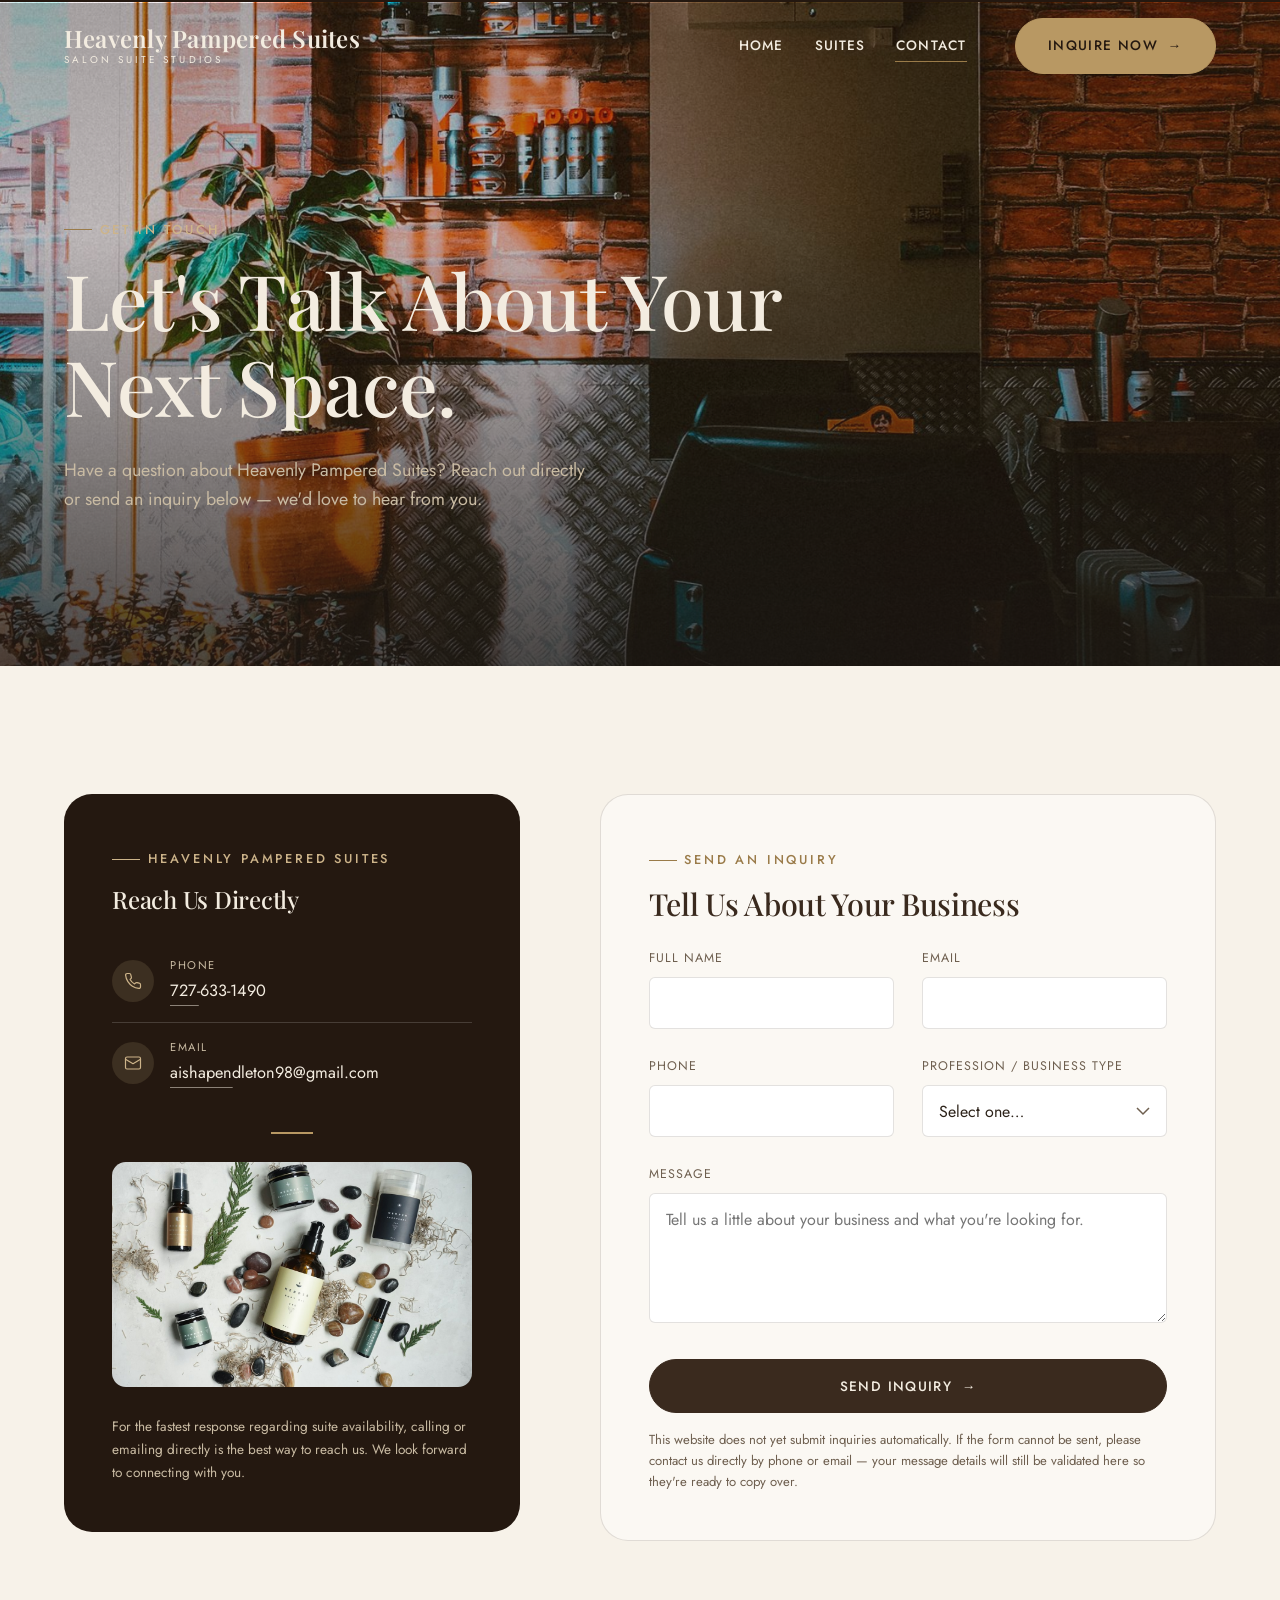
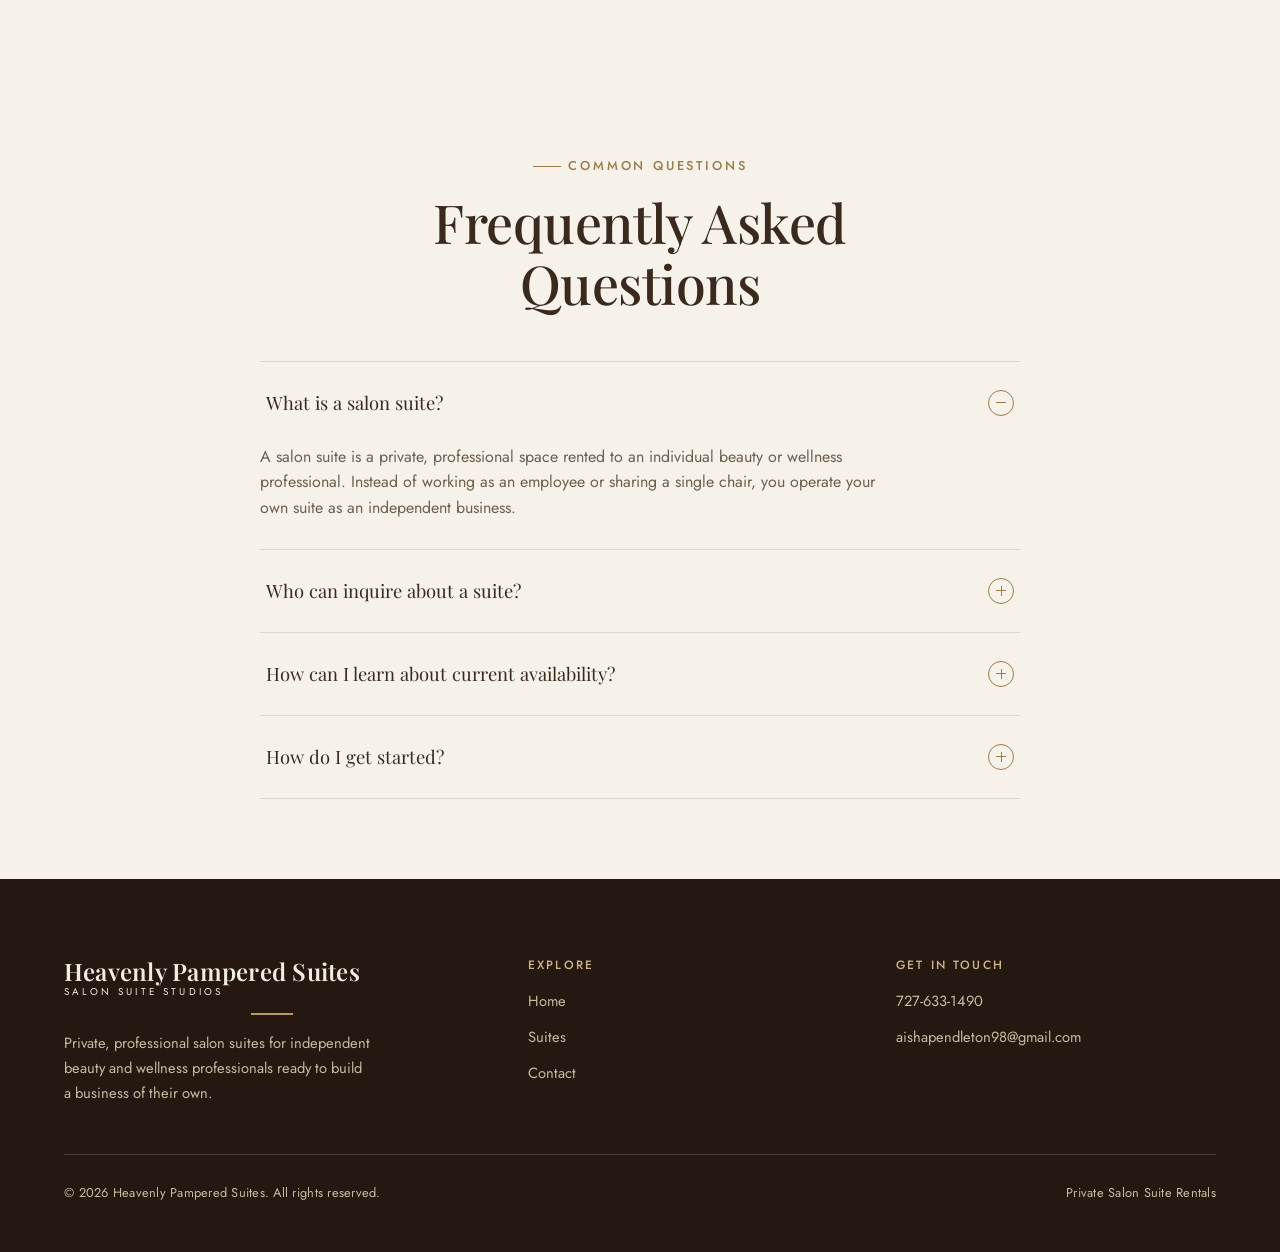
==== contact.html @ f74e358b "Build Heavenly Pampered Suites website Production-ready 3-page static site (Home, Suites, Contact) f" ====
<!doctype html>
<html lang="en">
<head>
  <meta charset="UTF-8" />
  <meta name="viewport" content="width=device-width, initial-scale=1.0" />
  <title>Contact | Heavenly Pampered Suites</title>
  <meta name="description" content="Get in touch with Heavenly Pampered Suites to ask about private salon suite availability. Call 727-633-1490 or email aishapendleton98@gmail.com." />
  <link rel="canonical" href="contact.html" />
  <link rel="icon" type="image/svg+xml" href="assets/images/favicon.svg" />

  <meta property="og:type" content="website" />
  <meta property="og:site_name" content="Heavenly Pampered Suites" />
  <meta property="og:title" content="Contact | Heavenly Pampered Suites" />
  <meta property="og:description" content="Let's talk about your next space. Reach Heavenly Pampered Suites by phone, email, or inquiry form." />
  <meta property="og:image" content="assets/images/brick-barber-chair-plants-warm.jpg" />
  <meta name="twitter:card" content="summary_large_image" />

  <link rel="preconnect" href="https://fonts.googleapis.com" />
  <link rel="preconnect" href="https://fonts.gstatic.com" crossorigin />
  <link href="https://fonts.googleapis.com/css2?family=Playfair+Display:wght@500;600;700&family=Jost:wght@400;500;600&display=swap" rel="stylesheet" />

  <link rel="stylesheet" href="assets/css/style.css" />
  <link rel="stylesheet" href="assets/css/responsive.css" />

  <script type="application/ld+json">
  {
    "@context": "https://schema.org",
    "@type": "BeautySalon",
    "name": "Heavenly Pampered Suites",
    "description": "Private salon suites rented to independent beauty and wellness professionals.",
    "telephone": "+1-727-633-1490",
    "email": "aishapendleton98@gmail.com"
  }
  </script>
</head>
<body>
  <a class="skip-link" href="#main">Skip to content</a>

  <header class="site-header on-dark-hero">
    <div class="header-inner">
      <a href="index.html" class="wordmark">
        <strong>Heavenly Pampered Suites</strong>
        <small>Salon Suite Studios</small>
      </a>
      <nav class="main-nav" aria-label="Primary">
        <ul>
          <li><a href="index.html">Home</a></li>
          <li><a href="suites.html">Suites</a></li>
          <li><a href="contact.html" class="is-active" aria-current="page">Contact</a></li>
        </ul>
        <a href="contact.html" class="btn btn-gold nav-cta magnetic">Inquire Now <span class="btn-arrow" aria-hidden="true">&rarr;</span></a>
      </nav>
      <button class="menu-toggle" aria-label="Open menu" aria-expanded="false" aria-controls="mobile-drawer">
        <span></span><span></span><span></span>
      </button>
    </div>
  </header>

  <div class="mobile-drawer" id="mobile-drawer">
    <ul>
      <li><a href="index.html">Home</a></li>
      <li><a href="suites.html">Suites</a></li>
      <li><a href="contact.html">Contact</a></li>
    </ul>
    <div class="drawer-contact">
      <a href="tel:+17276331490">727-633-1490</a>
      <a href="mailto:aishapendleton98@gmail.com">aishapendleton98@gmail.com</a>
    </div>
    <a href="contact.html" class="btn btn-gold btn-block">Inquire Now</a>
  </div>

  <main id="main">
    <!-- ============================= HERO ============================= -->
    <section class="hero page-hero">
      <div class="hero-media" data-parallax-speed="0.3">
        <img
          src="assets/images/brick-barber-chair-plants-warm.jpg"
          alt="Warm, inviting salon corner with exposed brick, a vintage chair, and greenery"
          width="1800" height="1200"
          fetchpriority="high"
        />
      </div>
      <div class="hero-content container">
        <p class="eyebrow">Get in Touch</p>
        <h1 class="hero-title">Let's Talk About Your Next Space.</h1>
        <p class="hero-sub">
          Have a question about Heavenly Pampered Suites? Reach out directly or send an inquiry
          below — we'd love to hear from you.
        </p>
      </div>
    </section>

    <!-- ============================= CONTACT GRID ============================= -->
    <section class="section">
      <div class="container contact-grid">
        <div class="contact-info-card" data-reveal="left">
          <p class="eyebrow eyebrow--on-dark">Heavenly Pampered Suites</p>
          <h3>Reach Us Directly</h3>

          <div class="contact-method">
            <div class="contact-method-icon">
              <svg viewBox="0 0 24 24" fill="none" stroke-width="1.6" stroke-linecap="round" stroke-linejoin="round" aria-hidden="true"><path d="M22 16.92v3a2 2 0 0 1-2.18 2 19.79 19.79 0 0 1-8.63-3.07 19.5 19.5 0 0 1-6-6 19.79 19.79 0 0 1-3.07-8.67A2 2 0 0 1 4.11 2h3a2 2 0 0 1 2 1.72c.127.96.361 1.903.7 2.81a2 2 0 0 1-.45 2.11L8.09 9.91a16 16 0 0 0 6 6l1.27-1.27a2 2 0 0 1 2.11-.45c.907.339 1.85.573 2.81.7A2 2 0 0 1 22 16.92z"/></svg>
            </div>
            <div>
              <span class="label">Phone</span>
              <a href="tel:+17276331490" class="link-underline">727-633-1490</a>
            </div>
          </div>

          <div class="contact-method">
            <div class="contact-method-icon">
              <svg viewBox="0 0 24 24" fill="none" stroke-width="1.6" stroke-linecap="round" stroke-linejoin="round" aria-hidden="true"><rect x="2" y="4" width="20" height="16" rx="2"/><path d="m2 7 10 6 10-6"/></svg>
            </div>
            <div>
              <span class="label">Email</span>
              <a href="mailto:aishapendleton98@gmail.com" class="link-underline">aishapendleton98@gmail.com</a>
            </div>
          </div>

          <hr class="footer-gold-rule" />

          <div class="contact-info-image">
            <img src="assets/images/skincare-product-flatlay-earthy.jpg" alt="Beauty and skincare products arranged in warm, earthy tones" loading="lazy" />
          </div>

          <p class="contact-info-note">
            For the fastest response regarding suite availability, calling or emailing directly
            is the best way to reach us. We look forward to connecting with you.
          </p>
        </div>

        <div class="form-card" data-reveal="right">
          <p class="eyebrow">Send an Inquiry</p>
          <h2 class="section-title" style="font-size: var(--fs-h3); margin-bottom: var(--space-md);">Tell Us About Your Business</h2>

          <form id="inquiry-form" novalidate>
            <div class="form-row">
              <div class="form-group">
                <label for="name">Full Name</label>
                <input type="text" id="name" name="name" autocomplete="name" required aria-required="true" />
                <p class="field-error" role="alert"></p>
              </div>
              <div class="form-group">
                <label for="email">Email</label>
                <input type="email" id="email" name="email" autocomplete="email" required aria-required="true" />
                <p class="field-error" role="alert"></p>
              </div>
            </div>
            <div class="form-row">
              <div class="form-group">
                <label for="phone">Phone</label>
                <input type="tel" id="phone" name="phone" autocomplete="tel" required aria-required="true" />
                <p class="field-error" role="alert"></p>
              </div>
              <div class="form-group">
                <label for="profession">Profession / Business Type</label>
                <select id="profession" name="profession" required aria-required="true">
                  <option value="">Select one&hellip;</option>
                  <option value="Hairstylist">Hairstylist</option>
                  <option value="Barber">Barber</option>
                  <option value="Esthetician">Esthetician</option>
                  <option value="Nail Technician">Nail Technician</option>
                  <option value="Massage Therapist">Massage Therapist</option>
                  <option value="Other">Other</option>
                </select>
                <p class="field-error" role="alert"></p>
              </div>
            </div>
            <div class="form-group">
              <label for="message">Message</label>
              <textarea id="message" name="message" required aria-required="true" placeholder="Tell us a little about your business and what you're looking for."></textarea>
              <p class="field-error" role="alert"></p>
            </div>

            <button type="submit" class="btn btn-primary btn-block magnetic">
              Send Inquiry <span class="btn-arrow" aria-hidden="true">&rarr;</span>
            </button>

            <p class="form-note">
              This website does not yet submit inquiries automatically. If the form cannot be
              sent, please contact us directly by phone or email — your message details will
              still be validated here so they're ready to copy over.
            </p>

            <div class="form-status" role="status" aria-live="polite"></div>
          </form>
        </div>
      </div>
    </section>

    <!-- ============================= FAQ ============================= -->
    <section class="section section--tight">
      <div class="container">
        <div class="section-head center">
          <p class="eyebrow">Common Questions</p>
          <h2 class="section-title">Frequently Asked Questions</h2>
        </div>
        <div class="faq-list" style="max-width:760px;margin-inline:auto;">
          <div class="faq-item" data-open="true">
            <button class="faq-question" aria-expanded="true">
              What is a salon suite?
              <span class="faq-icon" aria-hidden="true"></span>
            </button>
            <div class="faq-answer">
              <div class="faq-answer-inner">
                <p>A salon suite is a private, professional space rented to an individual beauty
                or wellness professional. Instead of working as an employee or sharing a single
                chair, you operate your own suite as an independent business.</p>
              </div>
            </div>
          </div>
          <div class="faq-item" data-open="false">
            <button class="faq-question" aria-expanded="false">
              Who can inquire about a suite?
              <span class="faq-icon" aria-hidden="true"></span>
            </button>
            <div class="faq-answer">
              <div class="faq-answer-inner">
                <p>Heavenly Pampered Suites welcomes inquiries from independent hairstylists,
                barbers, estheticians, nail technicians, massage therapists, and other beauty
                or wellness professionals interested in operating their own suite.</p>
              </div>
            </div>
          </div>
          <div class="faq-item" data-open="false">
            <button class="faq-question" aria-expanded="false">
              How can I learn about current availability?
              <span class="faq-icon" aria-hidden="true"></span>
            </button>
            <div class="faq-answer">
              <div class="faq-answer-inner">
                <p>Availability changes, so the best way to get current details is to contact
                Heavenly Pampered Suites directly by phone at 727-633-1490 or by email at
                aishapendleton98@gmail.com.</p>
              </div>
            </div>
          </div>
          <div class="faq-item" data-open="false">
            <button class="faq-question" aria-expanded="false">
              How do I get started?
              <span class="faq-icon" aria-hidden="true"></span>
            </button>
            <div class="faq-answer">
              <div class="faq-answer-inner">
                <p>Start by exploring the suites, then reach out using the inquiry form, phone,
                or email above. From there, we'll connect with you to discuss next steps and
                whether the space is the right fit for your business.</p>
              </div>
            </div>
          </div>
        </div>
      </div>
    </section>
  </main>

  <footer class="site-footer">
    <div class="container">
      <div class="footer-grid">
        <div class="footer-brand">
          <a href="index.html" class="wordmark">
            <strong>Heavenly Pampered Suites</strong>
            <small>Salon Suite Studios</small>
          </a>
          <hr class="footer-gold-rule" />
          <p>Private, professional salon suites for independent beauty and wellness professionals ready to build a business of their own.</p>
        </div>
        <div class="footer-col">
          <h4>Explore</h4>
          <ul>
            <li><a href="index.html">Home</a></li>
            <li><a href="suites.html">Suites</a></li>
            <li><a href="contact.html">Contact</a></li>
          </ul>
        </div>
        <div class="footer-col">
          <h4>Get in Touch</h4>
          <ul>
            <li><a href="tel:+17276331490">727-633-1490</a></li>
            <li><a href="mailto:aishapendleton98@gmail.com">aishapendleton98@gmail.com</a></li>
          </ul>
        </div>
      </div>
      <div class="footer-bottom">
        <span>&copy; <span id="year"></span> Heavenly Pampered Suites. All rights reserved.</span>
        <span>Private Salon Suite Rentals</span>
      </div>
    </div>
  </footer>

  <script>document.getElementById("year").textContent = new Date().getFullYear();</script>
  <script src="assets/js/animations.js"></script>
  <script src="assets/js/main.js"></script>
</body>
</html>
---- assets/css/style.css ----
/* ==========================================================================
   Heavenly Pampered Suites — Core Stylesheet
   Luxury salon-suite rental brand: warm cream, chocolate, champagne gold.
   ========================================================================== */

/* ---------- Design Tokens ---------- */
:root {
  /* Color palette */
  --color-cream: #f7f2e9;
  --color-off-white: #fbf8f3;
  --color-beige: #e9ddc8;
  --color-beige-dark: #d9c8a8;
  --color-champagne: #b89863;
  --color-champagne-light: #cdb48a;
  --color-champagne-dark: #9a7b49;
  --color-chocolate: #3a2a1e;
  --color-chocolate-deep: #241810;
  --color-charcoal: #1b1714;
  --color-text: #2c2219;
  --color-text-muted: #6e5f4f;
  --color-text-on-dark: #f3ece0;
  --color-text-on-dark-muted: #c9bba3;
  --color-border: rgba(58, 42, 30, 0.14);
  --color-border-light: rgba(255, 255, 255, 0.16);
  --color-white: #ffffff;

  /* Typography */
  --font-serif: "Playfair Display", "Iowan Old Style", Georgia, "Times New Roman", serif;
  --font-sans: "Jost", "Helvetica Neue", Arial, sans-serif;

  --fs-h1: clamp(2.6rem, 6vw, 5.2rem);
  --fs-h2: clamp(2rem, 4.2vw, 3.4rem);
  --fs-h3: clamp(1.4rem, 2.4vw, 1.9rem);
  --fs-body-lg: clamp(1.05rem, 1.4vw, 1.25rem);
  --fs-body: 1rem;
  --fs-small: 0.875rem;
  --fs-eyebrow: 0.8rem;

  /* Spacing scale */
  --space-xs: 0.5rem;
  --space-sm: 1rem;
  --space-md: 1.75rem;
  --space-lg: 3rem;
  --space-xl: 5rem;
  --space-2xl: 8rem;

  /* Layout */
  --container-width: 1280px;
  --container-pad: clamp(1.25rem, 5vw, 4rem);
  --radius-sm: 6px;
  --radius-md: 14px;
  --radius-lg: 28px;

  /* Motion */
  --ease-editorial: cubic-bezier(0.22, 1, 0.36, 1);
  --ease-soft: cubic-bezier(0.4, 0, 0.2, 1);
  --dur-fast: 0.25s;
  --dur-med: 0.6s;
  --dur-slow: 1.1s;

  --header-h: 92px;
}

/* ---------- Reset ---------- */
*,
*::before,
*::after {
  box-sizing: border-box;
}

html {
  scroll-behavior: smooth;
  overflow-x: hidden;
  width: 100%;
}

body {
  margin: 0;
  background: var(--color-cream);
  color: var(--color-text);
  font-family: var(--font-sans);
  font-size: var(--fs-body);
  line-height: 1.6;
  -webkit-font-smoothing: antialiased;
  text-rendering: optimizeLegibility;
  overflow-x: hidden;
}

img {
  max-width: 100%;
  display: block;
}

a {
  color: inherit;
  text-decoration: none;
}

ul,
ol {
  margin: 0;
  padding: 0;
  list-style: none;
}

button {
  font-family: inherit;
  cursor: pointer;
}

h1, h2, h3, h4 {
  font-family: var(--font-serif);
  font-weight: 500;
  line-height: 1.12;
  margin: 0;
  color: var(--color-chocolate);
  letter-spacing: -0.01em;
}

p {
  margin: 0;
}

input,
select,
textarea {
  font-family: inherit;
  font-size: 1rem;
}

/* Visible focus states — accessibility */
a:focus-visible,
button:focus-visible,
input:focus-visible,
select:focus-visible,
textarea:focus-visible,
[tabindex]:focus-visible {
  outline: 2px solid var(--color-champagne-dark);
  outline-offset: 3px;
  border-radius: 2px;
}

.skip-link {
  position: absolute;
  left: -9999px;
  top: 0;
  background: var(--color-chocolate);
  color: var(--color-text-on-dark);
  padding: 0.9rem 1.4rem;
  z-index: 1000;
  font-family: var(--font-sans);
  font-size: 0.9rem;
  letter-spacing: 0.04em;
  border-radius: 0 0 var(--radius-sm) 0;
}

.skip-link:focus {
  left: 0;
}

/* ---------- Layout helpers ---------- */
.container {
  width: 100%;
  max-width: var(--container-width);
  margin-inline: auto;
  padding-inline: var(--container-pad);
}

.section {
  padding-block: var(--space-2xl);
  position: relative;
}

.section--tight {
  padding-block: var(--space-xl);
}

.section-head {
  max-width: 640px;
  margin-bottom: var(--space-lg);
}

.section-head.center {
  margin-inline: auto;
  text-align: center;
}

.eyebrow {
  display: inline-flex;
  align-items: center;
  gap: 0.6em;
  font-family: var(--font-sans);
  font-size: var(--fs-eyebrow);
  letter-spacing: 0.22em;
  text-transform: uppercase;
  color: var(--color-champagne-dark);
  font-weight: 500;
  margin-bottom: var(--space-sm);
}

.eyebrow::before {
  content: "";
  width: 28px;
  height: 1px;
  background: var(--color-champagne-dark);
  display: inline-block;
}

.eyebrow--on-dark {
  color: var(--color-champagne-light);
}

.eyebrow--on-dark::before {
  background: var(--color-champagne-light);
}

h2.section-title {
  font-size: var(--fs-h2);
}

.lede {
  font-size: var(--fs-body-lg);
  color: var(--color-text-muted);
  margin-top: var(--space-sm);
  max-width: 54ch;
}

.visually-hidden {
  position: absolute;
  width: 1px;
  height: 1px;
  padding: 0;
  margin: -1px;
  overflow: hidden;
  clip: rect(0, 0, 0, 0);
  white-space: nowrap;
  border: 0;
}

/* ---------- Buttons ---------- */
.btn {
  position: relative;
  display: inline-flex;
  align-items: center;
  justify-content: center;
  gap: 0.6rem;
  padding: 1rem 2rem;
  font-family: var(--font-sans);
  font-size: 0.85rem;
  font-weight: 500;
  letter-spacing: 0.1em;
  text-transform: uppercase;
  border-radius: 999px;
  border: 1px solid transparent;
  transition: transform var(--dur-fast) var(--ease-soft),
    box-shadow var(--dur-fast) var(--ease-soft),
    background-color var(--dur-fast) var(--ease-soft),
    color var(--dur-fast) var(--ease-soft),
    border-color var(--dur-fast) var(--ease-soft);
  will-change: transform;
}

.btn-arrow {
  display: inline-block;
  transition: transform var(--dur-fast) var(--ease-soft);
}

.btn:hover .btn-arrow {
  transform: translateX(5px);
}

.btn-primary {
  background: var(--color-chocolate);
  color: var(--color-text-on-dark);
  border-color: var(--color-chocolate);
}

.btn-primary:hover {
  background: var(--color-chocolate-deep);
  box-shadow: 0 14px 30px -12px rgba(36, 24, 16, 0.55);
  transform: translateY(-2px);
}

.btn-secondary {
  background: transparent;
  color: var(--color-chocolate);
  border-color: var(--color-chocolate);
}

.btn-secondary:hover {
  background: var(--color-chocolate);
  color: var(--color-text-on-dark);
  transform: translateY(-2px);
}

.btn-gold {
  background: var(--color-champagne);
  color: var(--color-chocolate-deep);
  border-color: var(--color-champagne);
}

.btn-gold:hover {
  background: var(--color-champagne-light);
  transform: translateY(-2px);
  box-shadow: 0 14px 30px -14px rgba(184, 152, 99, 0.6);
}

.btn-outline-light {
  background: transparent;
  color: var(--color-text-on-dark);
  border-color: rgba(243, 236, 224, 0.5);
}

.btn-outline-light:hover {
  background: var(--color-text-on-dark);
  color: var(--color-chocolate-deep);
  transform: translateY(-2px);
}

.btn-block {
  width: 100%;
}

/* Magnetic button wrapper target (JS adds transform) */
.magnetic {
  transition: transform 0.18s var(--ease-soft);
}

/* ---------- Text link w/ underline reveal ---------- */
.link-underline {
  position: relative;
  display: inline-block;
  padding-bottom: 2px;
}

.link-underline::after {
  content: "";
  position: absolute;
  left: 0;
  bottom: 0;
  width: 100%;
  height: 1px;
  background: currentColor;
  transform: scaleX(0.3);
  transform-origin: left;
  opacity: 0.5;
  transition: transform var(--dur-fast) var(--ease-soft), opacity var(--dur-fast) var(--ease-soft);
}

.link-underline:hover::after {
  transform: scaleX(1);
  opacity: 1;
}

/* ==========================================================================
   Header / Navigation
   ========================================================================== */
.site-header {
  position: fixed;
  top: 0;
  left: 0;
  right: 0;
  z-index: 500;
  height: var(--header-h);
  display: flex;
  align-items: center;
  background: transparent;
  transition: background-color var(--dur-med) var(--ease-soft),
    box-shadow var(--dur-med) var(--ease-soft),
    height var(--dur-fast) var(--ease-soft),
    border-color var(--dur-med) var(--ease-soft);
  border-bottom: 1px solid transparent;
}

.site-header.is-scrolled {
  background: rgba(247, 242, 233, 0.92);
  backdrop-filter: blur(14px) saturate(140%);
  -webkit-backdrop-filter: blur(14px) saturate(140%);
  box-shadow: 0 10px 30px -20px rgba(36, 24, 16, 0.4);
  border-bottom-color: var(--color-border);
  height: 78px;
}

.site-header.on-dark-hero:not(.is-scrolled) .wordmark,
.site-header.on-dark-hero:not(.is-scrolled) .main-nav a:not(.btn),
.site-header.on-dark-hero:not(.is-scrolled) .wordmark small {
  color: var(--color-text-on-dark);
}

.header-inner {
  width: 100%;
  max-width: var(--container-width);
  margin-inline: auto;
  padding-inline: var(--container-pad);
  display: flex;
  align-items: center;
  justify-content: space-between;
  gap: var(--space-md);
}

.wordmark {
  display: flex;
  flex-direction: column;
  line-height: 1;
  color: var(--color-chocolate);
  transition: color var(--dur-fast) var(--ease-soft);
}

.wordmark strong {
  font-family: var(--font-serif);
  font-size: 1.5rem;
  letter-spacing: 0.01em;
  font-weight: 600;
}

.wordmark small {
  margin-top: 0.3rem;
  font-family: var(--font-sans);
  font-size: 0.62rem;
  letter-spacing: 0.32em;
  text-transform: uppercase;
  color: var(--color-champagne-dark);
}

.main-nav {
  display: flex;
  align-items: center;
  gap: var(--space-lg);
}

.main-nav ul {
  display: flex;
  align-items: center;
  gap: var(--space-md);
}

.main-nav a:not(.btn) {
  font-size: 0.85rem;
  letter-spacing: 0.08em;
  text-transform: uppercase;
  color: var(--color-chocolate);
  font-weight: 500;
  position: relative;
  padding: 0.4rem 0.1rem;
  transition: color var(--dur-fast) var(--ease-soft);
}

.main-nav a:not(.btn)::after {
  content: "";
  position: absolute;
  left: 0;
  bottom: 0;
  width: 100%;
  height: 1px;
  background: var(--color-champagne-dark);
  transform: scaleX(0);
  transform-origin: right;
  transition: transform var(--dur-fast) var(--ease-soft);
}

.main-nav a:not(.btn):hover::after,
.main-nav a.is-active::after {
  transform: scaleX(1);
  transform-origin: left;
}

.nav-cta {
  display: inline-flex;
}

.nav-phone {
  display: none;
}

.menu-toggle {
  display: none;
  flex-direction: column;
  justify-content: center;
  align-items: center;
  gap: 5px;
  width: 44px;
  height: 44px;
  background: transparent;
  border: 1px solid var(--color-border);
  border-radius: 50%;
}

.menu-toggle span {
  display: block;
  width: 18px;
  height: 1.5px;
  background: var(--color-chocolate);
  transition: transform var(--dur-fast) var(--ease-soft), opacity var(--dur-fast) var(--ease-soft);
}

.site-header.on-dark-hero:not(.is-scrolled) .menu-toggle span {
  background: var(--color-text-on-dark);
}

.menu-toggle[aria-expanded="true"] span:nth-child(1) {
  transform: translateY(6.5px) rotate(45deg);
}

.menu-toggle[aria-expanded="true"] span:nth-child(2) {
  opacity: 0;
}

.menu-toggle[aria-expanded="true"] span:nth-child(3) {
  transform: translateY(-6.5px) rotate(-45deg);
}

/* Mobile drawer */
.mobile-drawer {
  position: fixed;
  inset: 0;
  z-index: 490;
  background: var(--color-chocolate-deep);
  color: var(--color-text-on-dark);
  display: flex;
  flex-direction: column;
  justify-content: center;
  padding: var(--space-2xl) var(--space-lg);
  transform: translateX(100%);
  transition: transform var(--dur-med) var(--ease-editorial);
  visibility: hidden;
}

.mobile-drawer.is-open {
  transform: translateX(0);
  visibility: visible;
}

.mobile-drawer ul {
  display: flex;
  flex-direction: column;
  gap: var(--space-md);
  margin-bottom: var(--space-lg);
}

.mobile-drawer a:not(.btn) {
  font-family: var(--font-serif);
  font-size: 2rem;
  color: var(--color-text-on-dark);
}

.mobile-drawer .drawer-contact {
  display: flex;
  flex-direction: column;
  gap: 0.5rem;
  font-size: 0.95rem;
  color: var(--color-text-on-dark-muted);
  margin-bottom: var(--space-lg);
}

.mobile-drawer .drawer-contact a {
  color: var(--color-champagne-light);
}

/* ==========================================================================
   Hero
   ========================================================================== */
.hero {
  position: relative;
  min-height: 100svh;
  display: flex;
  align-items: flex-end;
  overflow: hidden;
  background: var(--color-chocolate-deep);
  perspective: 1200px;
}

.hero-media {
  position: absolute;
  inset: 0;
  overflow: hidden;
}

.hero-media img {
  width: 100%;
  height: 100%;
  object-fit: cover;
  transform: scale(1.15) translateZ(0);
  transition: transform 1.6s var(--ease-editorial);
}

.hero.is-loaded .hero-media img {
  transform: scale(1.06) translateZ(0);
}

.hero-media::after {
  content: "";
  position: absolute;
  inset: 0;
  background: linear-gradient(
    180deg,
    rgba(27, 23, 20, 0.35) 0%,
    rgba(27, 23, 20, 0.25) 35%,
    rgba(27, 23, 20, 0.78) 100%
  );
}

.hero-content {
  position: relative;
  z-index: 2;
  width: 100%;
  padding-block: calc(var(--header-h) + var(--space-xl)) var(--space-2xl);
  color: var(--color-text-on-dark);
}

.hero-content .eyebrow {
  color: var(--color-champagne-light);
  opacity: 0;
  transform: translateY(16px);
}

.hero-title {
  font-size: var(--fs-h1);
  max-width: 16ch;
  color: var(--color-text-on-dark);
  opacity: 0;
  transform: translateY(26px);
}

.hero-sub {
  margin-top: var(--space-md);
  max-width: 48ch;
  font-size: var(--fs-body-lg);
  color: var(--color-text-on-dark-muted);
  opacity: 0;
  transform: translateY(20px);
}

.hero-actions {
  margin-top: var(--space-lg);
  display: flex;
  flex-wrap: wrap;
  align-items: center;
  gap: var(--space-md);
  opacity: 0;
  transform: translateY(18px);
}

.hero-phone {
  display: inline-flex;
  align-items: center;
  gap: 0.6rem;
  font-size: 0.95rem;
  letter-spacing: 0.04em;
  color: var(--color-text-on-dark);
}

.hero-phone svg {
  width: 18px;
  height: 18px;
  stroke: var(--color-champagne-light);
}

.hero.is-loaded .hero-content .eyebrow,
.hero.is-loaded .hero-title,
.hero.is-loaded .hero-sub,
.hero.is-loaded .hero-actions {
  opacity: 1;
  transform: translateY(0);
  transition: opacity 1s var(--ease-editorial), transform 1s var(--ease-editorial);
}

.hero.is-loaded .hero-content .eyebrow { transition-delay: 0.25s; }
.hero.is-loaded .hero-title { transition-delay: 0.42s; }
.hero.is-loaded .hero-sub { transition-delay: 0.62s; }
.hero.is-loaded .hero-actions { transition-delay: 0.8s; }

.hero-scroll-cue {
  position: absolute;
  right: var(--container-pad);
  bottom: var(--space-lg);
  z-index: 2;
  display: flex;
  flex-direction: column;
  align-items: center;
  gap: 0.6rem;
  color: var(--color-text-on-dark-muted);
  font-size: 0.68rem;
  letter-spacing: 0.3em;
  text-transform: uppercase;
  opacity: 0;
}

.hero.is-loaded .hero-scroll-cue {
  opacity: 1;
  transition: opacity 1s var(--ease-editorial) 1.1s;
}

.hero-scroll-cue .line {
  width: 1px;
  height: 46px;
  background: linear-gradient(var(--color-champagne-light), transparent);
}

/* smaller page hero (Suites / Contact) */
.page-hero {
  min-height: 74vh;
  align-items: center;
}

.page-hero .hero-content {
  padding-block: calc(var(--header-h) + var(--space-lg)) var(--space-xl);
}

/* ==========================================================================
   Intro / asymmetric editorial section
   ========================================================================== */
.intro-grid {
  display: grid;
  grid-template-columns: 1.05fr 0.95fr;
  gap: var(--space-xl);
  align-items: center;
}

.intro-media {
  position: relative;
  transform-style: preserve-3d;
  min-width: 0;
}

.intro-content {
  min-width: 0;
}

.intro-media .img-main {
  border-radius: var(--radius-lg);
  overflow: hidden;
  box-shadow: 0 40px 70px -40px rgba(36, 24, 16, 0.45);
}

.intro-media .img-main img {
  aspect-ratio: 4 / 5;
  object-fit: cover;
  width: 100%;
  height: auto;
}

.intro-media .img-detail {
  position: absolute;
  width: 48%;
  bottom: -8%;
  right: -10%;
  border-radius: var(--radius-md);
  overflow: hidden;
  border: 6px solid var(--color-cream);
  box-shadow: 0 30px 50px -25px rgba(36, 24, 16, 0.5);
}

.intro-media .img-detail img {
  aspect-ratio: 1 / 1;
  object-fit: cover;
  width: 100%;
  height: auto;
}

.intro-content h2 {
  font-size: var(--fs-h2);
  margin-bottom: var(--space-md);
}

.intro-content p + p {
  margin-top: var(--space-sm);
}

.intro-content p {
  color: var(--color-text-muted);
  font-size: var(--fs-body-lg);
  max-width: 50ch;
}

.intro-stats {
  display: flex;
  gap: var(--space-lg);
  margin-top: var(--space-lg);
  padding-top: var(--space-lg);
  border-top: 1px solid var(--color-border);
}

.intro-stats div strong {
  display: block;
  font-family: var(--font-serif);
  font-size: 2.1rem;
  color: var(--color-champagne-dark);
}

.intro-stats div span {
  font-size: 0.8rem;
  letter-spacing: 0.05em;
  color: var(--color-text-muted);
}

/* ==========================================================================
   Professional type cards
   ========================================================================== */
.pro-grid {
  display: grid;
  grid-template-columns: repeat(3, 1fr);
  gap: var(--space-md);
}

.pro-grid > *,
.who-grid > *,
.gallery > * {
  min-width: 0;
}

.pro-card {
  position: relative;
  border-radius: var(--radius-md);
  overflow: hidden;
  aspect-ratio: 3 / 4;
  transform-style: preserve-3d;
  will-change: transform;
  box-shadow: 0 25px 45px -30px rgba(36, 24, 16, 0.5);
}

.pro-card img {
  position: absolute;
  inset: 0;
  width: 100%;
  height: 100%;
  object-fit: cover;
  transform: scale(1.04) translateZ(0);
  transition: transform var(--dur-med) var(--ease-soft);
}

.pro-card:hover img {
  transform: scale(1.12) translateZ(0);
}

.pro-card::after {
  content: "";
  position: absolute;
  inset: 0;
  background: linear-gradient(180deg, rgba(27, 20, 14, 0) 35%, rgba(27, 20, 14, 0.88) 100%);
}

.pro-card-label {
  position: absolute;
  left: 0;
  right: 0;
  bottom: 0;
  padding: var(--space-md);
  z-index: 2;
  color: var(--color-text-on-dark);
}

.pro-card-label .num {
  display: block;
  font-size: 0.7rem;
  letter-spacing: 0.2em;
  color: var(--color-champagne-light);
  margin-bottom: 0.4rem;
}

.pro-card-label h3 {
  font-size: 1.3rem;
  color: var(--color-text-on-dark);
}

/* ==========================================================================
   Benefits
   ========================================================================== */
.benefits-section {
  background: var(--color-beige);
  border-radius: var(--radius-lg);
  margin-inline: var(--container-pad);
  width: auto;
}

.benefits-grid {
  display: grid;
  grid-template-columns: repeat(3, 1fr);
  gap: var(--space-lg) var(--space-md);
}

.benefit-item {
  padding: var(--space-md);
}

.benefit-icon {
  width: 52px;
  height: 52px;
  border-radius: 50%;
  display: flex;
  align-items: center;
  justify-content: center;
  background: var(--color-off-white);
  border: 1px solid var(--color-beige-dark);
  margin-bottom: var(--space-md);
}

.benefit-icon svg {
  width: 24px;
  height: 24px;
  stroke: var(--color-champagne-dark);
}

.benefit-item h3 {
  font-size: 1.25rem;
  margin-bottom: 0.5rem;
}

.benefit-item p {
  color: var(--color-text-muted);
  font-size: 0.95rem;
  max-width: 34ch;
}

/* ==========================================================================
   Immersive scroll image moment
   ========================================================================== */
.immersive {
  position: relative;
  height: 160vh;
}

.immersive-sticky {
  position: sticky;
  top: 0;
  height: 100vh;
  display: flex;
  align-items: center;
  justify-content: center;
  overflow: hidden;
}

.immersive-media {
  position: absolute;
  inset: 0;
  margin: auto;
  width: 86%;
  height: 72%;
  top: 14%;
  border-radius: var(--radius-lg);
  overflow: hidden;
  will-change: width, height, border-radius, top;
}

.immersive-media img {
  width: 100%;
  height: 100%;
  object-fit: cover;
  transform: scale(1.1);
  will-change: transform;
}

.immersive-media::after {
  content: "";
  position: absolute;
  inset: 0;
  background: rgba(20, 14, 10, 0.3);
}

.immersive-text {
  position: relative;
  z-index: 3;
  text-align: center;
  color: var(--color-text-on-dark);
  max-width: 18ch;
  font-size: clamp(1.8rem, 4.4vw, 3.4rem);
  font-family: var(--font-serif);
  will-change: transform, opacity;
  padding-inline: 1rem;
}

/* ==========================================================================
   How it works
   ========================================================================== */
.steps-grid {
  display: grid;
  grid-template-columns: repeat(3, 1fr);
  gap: var(--space-lg);
  counter-reset: step;
}

.step-item {
  position: relative;
  padding-top: var(--space-lg);
  border-top: 1px solid var(--color-border);
}

.step-number {
  font-family: var(--font-serif);
  font-size: 3rem;
  color: var(--color-champagne);
  display: block;
  margin-bottom: var(--space-sm);
  line-height: 1;
}

.step-item h3 {
  font-size: 1.4rem;
  margin-bottom: 0.6rem;
}

.step-item p {
  color: var(--color-text-muted);
  max-width: 32ch;
}

/* ==========================================================================
   CTA band (dark)
   ========================================================================== */
.cta-band {
  position: relative;
  border-radius: var(--radius-lg);
  margin-inline: var(--container-pad);
  overflow: hidden;
  background: var(--color-chocolate-deep);
  color: var(--color-text-on-dark);
  padding-block: var(--space-2xl);
  text-align: center;
  isolation: isolate;
}

.cta-band-bg {
  position: absolute;
  inset: 0;
  z-index: -1;
}

.cta-band-bg img {
  width: 100%;
  height: 100%;
  object-fit: cover;
  opacity: 0.28;
}

.cta-band-bg::after {
  content: "";
  position: absolute;
  inset: 0;
  background: linear-gradient(180deg, rgba(27, 20, 14, 0.75), rgba(27, 20, 14, 0.94));
}

.cta-band h2 {
  color: var(--color-text-on-dark);
  font-size: var(--fs-h2);
  max-width: 18ch;
  margin-inline: auto;
}

.cta-band p {
  margin: var(--space-sm) auto 0;
  max-width: 50ch;
  color: var(--color-text-on-dark-muted);
  font-size: var(--fs-body-lg);
}

.cta-band-actions {
  margin-top: var(--space-lg);
  display: flex;
  justify-content: center;
  flex-wrap: wrap;
  gap: var(--space-md);
}

/* ==========================================================================
   Footer
   ========================================================================== */
.site-footer {
  background: var(--color-chocolate-deep);
  color: var(--color-text-on-dark-muted);
  padding-block: var(--space-xl) var(--space-lg);
}

.footer-grid {
  display: grid;
  grid-template-columns: 1.3fr 1fr 1fr;
  gap: var(--space-lg);
  padding-bottom: var(--space-lg);
  border-bottom: 1px solid var(--color-border-light);
}

.footer-brand .wordmark strong,
.footer-brand .wordmark small {
  color: var(--color-text-on-dark);
}

.footer-brand p {
  margin-top: var(--space-sm);
  max-width: 34ch;
  font-size: 0.92rem;
  line-height: 1.7;
}

.footer-gold-rule {
  width: 42px;
  height: 2px;
  background: var(--color-champagne);
  margin-block: var(--space-sm);
  border: none;
}

.footer-col h4 {
  font-family: var(--font-sans);
  font-size: 0.75rem;
  letter-spacing: 0.18em;
  text-transform: uppercase;
  color: var(--color-champagne-light);
  margin-bottom: var(--space-sm);
  font-weight: 500;
}

.footer-col ul {
  display: flex;
  flex-direction: column;
  gap: 0.65rem;
}

.footer-col a {
  font-size: 0.92rem;
  transition: color var(--dur-fast) var(--ease-soft);
}

.footer-col a:hover {
  color: var(--color-text-on-dark);
}

.footer-bottom {
  padding-top: var(--space-md);
  display: flex;
  justify-content: space-between;
  flex-wrap: wrap;
  gap: var(--space-sm);
  font-size: 0.8rem;
  letter-spacing: 0.02em;
}

/* ==========================================================================
   Reveal / scroll-animation utility classes (driven by IntersectionObserver)
   ========================================================================== */
[data-reveal] {
  opacity: 0;
  transform: translateY(36px);
  transition: opacity 0.9s var(--ease-editorial), transform 0.9s var(--ease-editorial);
}

[data-reveal].is-visible {
  opacity: 1;
  transform: translateY(0);
}

[data-reveal="scale"] {
  transform: translateY(24px) scale(0.96);
}

[data-reveal="scale"].is-visible {
  transform: translateY(0) scale(1);
}

[data-reveal="rotate"] {
  transform: translateY(30px) rotate(-2.4deg);
}

[data-reveal="rotate"].is-visible {
  transform: translateY(0) rotate(0deg);
}

[data-reveal="left"] {
  transform: translateX(-50px);
}

[data-reveal="left"].is-visible {
  transform: translateX(0);
}

[data-reveal="right"] {
  transform: translateX(50px);
}

[data-reveal="right"].is-visible {
  transform: translateX(0);
}

/* stagger helper driven by inline --delay custom property */
[data-reveal] {
  transition-delay: calc(var(--delay, 0) * 1ms);
}

/* ==========================================================================
   Page sub-hero intro text blocks shared across Suites / Contact
   ========================================================================== */
.text-block {
  max-width: 760px;
}

.text-block h2 {
  font-size: var(--fs-h2);
  margin-bottom: var(--space-sm);
}

.text-block p {
  font-size: var(--fs-body-lg);
  color: var(--color-text-muted);
}

.two-col {
  display: grid;
  grid-template-columns: 0.9fr 1.1fr;
  gap: var(--space-xl);
  align-items: center;
}

.two-col.reverse {
  grid-template-columns: 1.1fr 0.9fr;
}

.two-col.reverse .two-col-media {
  order: 2;
}

.two-col-media {
  border-radius: var(--radius-lg);
  overflow: hidden;
  box-shadow: 0 40px 70px -40px rgba(36, 24, 16, 0.45);
  min-width: 0;
}

.two-col-body {
  min-width: 0;
}

.two-col-media img {
  width: 100%;
  height: auto;
  aspect-ratio: 4 / 3;
  object-fit: cover;
}

.two-col-body ul {
  margin-top: var(--space-md);
  display: flex;
  flex-direction: column;
  gap: var(--space-sm);
}

.two-col-body li {
  display: flex;
  gap: 0.8rem;
  font-size: 1rem;
  color: var(--color-text-muted);
  align-items: flex-start;
}

.two-col-body li svg {
  flex-shrink: 0;
  width: 20px;
  height: 20px;
  margin-top: 2px;
  stroke: var(--color-champagne-dark);
}

/* ==========================================================================
   Who it's for — animated grid (Suites page)
   ========================================================================== */
.who-grid {
  display: grid;
  grid-template-columns: repeat(6, 1fr);
  gap: var(--space-sm);
}

.who-card {
  position: relative;
  border-radius: var(--radius-md);
  overflow: hidden;
  aspect-ratio: 3 / 4;
  grid-column: span 2;
}

.who-card:nth-child(1),
.who-card:nth-child(4) {
  grid-column: span 2;
}

.who-card img {
  width: 100%;
  height: 100%;
  object-fit: cover;
  transform: scale(1.05);
  transition: transform var(--dur-med) var(--ease-soft);
}

.who-card:hover img {
  transform: scale(1.14);
}

.who-card::after {
  content: "";
  position: absolute;
  inset: 0;
  background: linear-gradient(180deg, rgba(27, 20, 14, 0) 45%, rgba(27, 20, 14, 0.9) 100%);
}

.who-card span {
  position: absolute;
  left: var(--space-sm);
  bottom: var(--space-sm);
  z-index: 2;
  color: var(--color-text-on-dark);
  font-size: 0.95rem;
  font-weight: 500;
  letter-spacing: 0.02em;
}

/* ==========================================================================
   Gallery (Suites page) — editorial masonry with depth
   ========================================================================== */
.gallery {
  display: grid;
  grid-template-columns: repeat(6, 1fr);
  gap: var(--space-md);
}

.gallery-item {
  position: relative;
  border-radius: var(--radius-md);
  overflow: hidden;
  cursor: pointer;
  box-shadow: 0 25px 45px -30px rgba(36, 24, 16, 0.4);
}

.gallery-item img {
  width: 100%;
  height: 100%;
  object-fit: cover;
  transition: transform 0.7s var(--ease-soft);
}

.gallery-item:hover img {
  transform: scale(1.08);
}

.gallery-item::after {
  content: "";
  position: absolute;
  inset: 0;
  background: rgba(27, 20, 14, 0);
  transition: background var(--dur-fast) var(--ease-soft);
}

.gallery-item:hover::after {
  background: rgba(27, 20, 14, 0.12);
}

.gallery-item .expand-icon {
  position: absolute;
  right: var(--space-sm);
  top: var(--space-sm);
  width: 38px;
  height: 38px;
  border-radius: 50%;
  background: rgba(251, 248, 243, 0.85);
  display: flex;
  align-items: center;
  justify-content: center;
  opacity: 0;
  transform: scale(0.8);
  transition: opacity var(--dur-fast) var(--ease-soft), transform var(--dur-fast) var(--ease-soft);
}

.gallery-item:hover .expand-icon {
  opacity: 1;
  transform: scale(1);
}

.gallery-item .expand-icon svg {
  width: 16px;
  height: 16px;
  stroke: var(--color-chocolate);
}

.gallery-item--1 { grid-column: span 3; grid-row: span 2; }
.gallery-item--2 { grid-column: span 3; grid-row: span 3; }
.gallery-item--3 { grid-column: span 3; grid-row: span 2; }
.gallery-item--4 { grid-column: span 2; grid-row: span 2; }
.gallery-item--5 { grid-column: span 2; grid-row: span 2; }
.gallery-item--6 { grid-column: span 2; grid-row: span 2; }
.gallery-item--7 { grid-column: span 3; grid-row: span 2; }
.gallery-item--8 { grid-column: span 3; grid-row: span 2; }
.gallery-item--9 { grid-column: span 2; grid-row: span 2; }

.gallery {
  grid-auto-rows: 90px;
}

/* Lightbox */
.lightbox {
  position: fixed;
  inset: 0;
  z-index: 900;
  display: flex;
  align-items: center;
  justify-content: center;
  background: rgba(20, 14, 10, 0.94);
  opacity: 0;
  visibility: hidden;
  transition: opacity var(--dur-fast) var(--ease-soft);
  padding: var(--space-lg);
}

.lightbox.is-open {
  opacity: 1;
  visibility: visible;
}

.lightbox-figure {
  position: relative;
  max-width: min(1100px, 92vw);
  max-height: 86vh;
  transform: scale(0.96);
  transition: transform var(--dur-fast) var(--ease-soft);
}

.lightbox.is-open .lightbox-figure {
  transform: scale(1);
}

.lightbox-figure img {
  max-width: 100%;
  max-height: 86vh;
  border-radius: var(--radius-sm);
  object-fit: contain;
}

.lightbox-caption {
  margin-top: var(--space-sm);
  color: var(--color-text-on-dark-muted);
  font-size: 0.9rem;
  text-align: center;
}

.lightbox-close,
.lightbox-prev,
.lightbox-next {
  position: absolute;
  background: rgba(251, 248, 243, 0.12);
  border: 1px solid var(--color-border-light);
  color: var(--color-text-on-dark);
  width: 46px;
  height: 46px;
  border-radius: 50%;
  display: flex;
  align-items: center;
  justify-content: center;
  transition: background var(--dur-fast) var(--ease-soft);
}

.lightbox-close:hover,
.lightbox-prev:hover,
.lightbox-next:hover {
  background: rgba(251, 248, 243, 0.24);
}

.lightbox-close {
  top: -58px;
  right: 0;
}

.lightbox-prev {
  left: var(--space-sm);
  top: 50%;
  transform: translateY(-50%);
}

.lightbox-next {
  right: var(--space-sm);
  top: 50%;
  transform: translateY(-50%);
}

.lightbox-close svg,
.lightbox-prev svg,
.lightbox-next svg {
  width: 18px;
  height: 18px;
  stroke: currentColor;
}

/* ==========================================================================
   FAQ (Contact page)
   ========================================================================== */
.faq-list {
  display: flex;
  flex-direction: column;
  border-top: 1px solid var(--color-border);
}

.faq-item {
  border-bottom: 1px solid var(--color-border);
}

.faq-question {
  width: 100%;
  display: flex;
  align-items: center;
  justify-content: space-between;
  gap: var(--space-md);
  padding-block: var(--space-md);
  background: transparent;
  border: none;
  text-align: left;
  font-family: var(--font-serif);
  font-size: 1.15rem;
  color: var(--color-chocolate);
}

.faq-icon {
  flex-shrink: 0;
  width: 26px;
  height: 26px;
  border-radius: 50%;
  border: 1px solid var(--color-champagne-dark);
  display: flex;
  align-items: center;
  justify-content: center;
  position: relative;
}

.faq-icon::before,
.faq-icon::after {
  content: "";
  position: absolute;
  background: var(--color-champagne-dark);
  transition: transform var(--dur-fast) var(--ease-soft);
}

.faq-icon::before {
  width: 10px;
  height: 1px;
}

.faq-icon::after {
  width: 1px;
  height: 10px;
}

.faq-item[data-open="true"] .faq-icon::after {
  transform: rotate(90deg);
  opacity: 0;
}

.faq-answer {
  display: grid;
  grid-template-rows: 0fr;
  transition: grid-template-rows var(--dur-med) var(--ease-soft);
}

.faq-item[data-open="true"] .faq-answer {
  grid-template-rows: 1fr;
}

.faq-answer-inner {
  overflow: hidden;
}

.faq-answer p {
  padding-bottom: var(--space-md);
  color: var(--color-text-muted);
  max-width: 62ch;
}

/* ==========================================================================
   Contact page — form + info
   ========================================================================== */
.contact-grid {
  display: grid;
  grid-template-columns: 0.85fr 1.15fr;
  gap: var(--space-xl);
  align-items: start;
}

.contact-grid > * {
  min-width: 0;
}

.contact-info-card {
  background: var(--color-chocolate-deep);
  color: var(--color-text-on-dark);
  border-radius: var(--radius-lg);
  padding: var(--space-lg);
  position: sticky;
  top: calc(var(--header-h) + var(--space-md));
}

.contact-info-card h3 {
  color: var(--color-text-on-dark);
  font-size: 1.5rem;
  margin-bottom: var(--space-md);
}

.contact-method {
  display: flex;
  align-items: center;
  gap: var(--space-sm);
  padding-block: var(--space-sm);
  border-top: 1px solid var(--color-border-light);
}

.contact-method:first-of-type {
  border-top: none;
}

.contact-method-icon {
  width: 42px;
  height: 42px;
  border-radius: 50%;
  background: rgba(205, 180, 138, 0.14);
  display: flex;
  align-items: center;
  justify-content: center;
  flex-shrink: 0;
}

.contact-method-icon svg {
  width: 18px;
  height: 18px;
  stroke: var(--color-champagne-light);
}

.contact-method a,
.contact-method span {
  font-size: 1.02rem;
}

.contact-method .label {
  display: block;
  font-size: 0.7rem;
  letter-spacing: 0.14em;
  text-transform: uppercase;
  color: var(--color-text-on-dark-muted);
  margin-bottom: 0.2rem;
}

.contact-info-card .footer-gold-rule {
  margin-block: var(--space-md);
}

.contact-info-image {
  border-radius: var(--radius-md);
  overflow: hidden;
  margin-bottom: var(--space-md);
}

.contact-info-image img {
  width: 100%;
  height: auto;
  aspect-ratio: 16 / 10;
  object-fit: cover;
}

.contact-info-note {
  font-size: 0.85rem;
  color: var(--color-text-on-dark-muted);
  line-height: 1.7;
}

/* Form */
.form-card {
  background: var(--color-off-white);
  border: 1px solid var(--color-border);
  border-radius: var(--radius-lg);
  padding: var(--space-lg);
}

.form-row {
  display: grid;
  grid-template-columns: 1fr 1fr;
  gap: var(--space-md);
}

.form-group {
  margin-bottom: var(--space-md);
  position: relative;
}

.form-group label {
  display: block;
  font-size: 0.78rem;
  letter-spacing: 0.08em;
  text-transform: uppercase;
  color: var(--color-text-muted);
  margin-bottom: 0.5rem;
}

.form-group input,
.form-group select,
.form-group textarea {
  width: 100%;
  background: var(--color-white);
  border: 1px solid var(--color-border);
  border-radius: var(--radius-sm);
  padding: 0.85rem 1rem;
  color: var(--color-text);
  transition: border-color var(--dur-fast) var(--ease-soft), box-shadow var(--dur-fast) var(--ease-soft);
}

.form-group input:focus,
.form-group select:focus,
.form-group textarea:focus {
  border-color: var(--color-champagne-dark);
  box-shadow: 0 0 0 3px rgba(184, 152, 99, 0.18);
  outline: none;
}

.form-group textarea {
  resize: vertical;
  min-height: 130px;
}

.form-group select {
  appearance: none;
  background-image: url("data:image/svg+xml;utf8,<svg xmlns='http://www.w3.org/2000/svg' width='14' height='9' viewBox='0 0 14 9'><path d='M1 1l6 6 6-6' stroke='%236E5F4F' stroke-width='1.5' fill='none' fill-rule='evenodd'/></svg>");
  background-repeat: no-repeat;
  background-position: right 1rem center;
  padding-right: 2.5rem;
}

.field-error {
  display: none;
  color: #a8402a;
  font-size: 0.8rem;
  margin-top: 0.4rem;
}

.form-group.has-error input,
.form-group.has-error select,
.form-group.has-error textarea {
  border-color: #a8402a;
}

.form-group.has-error .field-error {
  display: block;
}

.form-note {
  font-size: 0.82rem;
  color: var(--color-text-muted);
  margin-top: var(--space-sm);
  line-height: 1.6;
}

.form-status {
  margin-top: var(--space-md);
  padding: 0.9rem 1.1rem;
  border-radius: var(--radius-sm);
  font-size: 0.9rem;
  display: none;
}

.form-status.is-visible {
  display: block;
}

.form-status.success {
  background: rgba(184, 152, 99, 0.16);
  color: var(--color-chocolate);
  border: 1px solid var(--color-champagne);
}

.form-status.error {
  background: rgba(168, 64, 42, 0.1);
  color: #7c2f1d;
  border: 1px solid rgba(168, 64, 42, 0.4);
}

/* ==========================================================================
   Misc decorative
   ========================================================================== */
.float-decor {
  position: absolute;
  pointer-events: none;
  will-change: transform;
  opacity: 0.5;
}

.divider-gold {
  width: 60px;
  height: 2px;
  background: var(--color-champagne);
  margin-block: var(--space-sm);
}

/* ==========================================================================
   Reduced motion
   ========================================================================== */
@media (prefers-reduced-motion: reduce) {
  html {
    scroll-behavior: auto;
  }

  *,
  *::before,
  *::after {
    animation-duration: 0.001ms !important;
    animation-iteration-count: 1 !important;
    transition-duration: 0.001ms !important;
    scroll-behavior: auto !important;
  }

  [data-reveal] {
    opacity: 1 !important;
    transform: none !important;
  }

  .hero-media img,
  .hero.is-loaded .hero-media img {
    transform: none !important;
  }

  .hero-content .eyebrow,
  .hero-title,
  .hero-sub,
  .hero-actions,
  .hero-scroll-cue {
    opacity: 1 !important;
    transform: none !important;
  }

  .immersive-media {
    width: 86% !important;
    height: 72% !important;
    top: 14% !important;
    border-radius: var(--radius-lg) !important;
  }

  .immersive-text,
  .pro-card,
  .who-card img,
  .gallery-item img {
    transform: none !important;
  }
}
---- assets/css/responsive.css ----
/* ==========================================================================
   Heavenly Pampered Suites — Responsive Rules
   Mobile-first intentional layouts, not simple shrinking.
   ========================================================================== */

/* ---------- Large desktop refinement ---------- */
@media (min-width: 1600px) {
  :root {
    --container-width: 1400px;
  }
}

/* ---------- Laptop / small desktop ---------- */
@media (max-width: 1180px) {
  .pro-grid {
    grid-template-columns: repeat(2, 1fr);
  }

  .who-grid {
    grid-template-columns: repeat(4, 1fr);
  }

  .who-card:nth-child(1),
  .who-card:nth-child(4) {
    grid-column: span 2;
  }

  .benefits-grid {
    grid-template-columns: repeat(2, 1fr);
  }

  .steps-grid {
    grid-template-columns: repeat(3, 1fr);
    gap: var(--space-md);
  }
}

/* ---------- Tablet ---------- */
@media (max-width: 960px) {
  :root {
    --header-h: 78px;
  }

  .main-nav {
    display: none;
  }

  .menu-toggle {
    display: flex;
  }

  .intro-grid {
    grid-template-columns: 1fr;
    gap: var(--space-2xl);
  }

  .intro-media {
    max-width: 480px;
    margin-inline: auto;
  }

  .two-col,
  .two-col.reverse {
    grid-template-columns: 1fr;
  }

  .two-col.reverse .two-col-media {
    order: 0;
  }

  .contact-grid {
    grid-template-columns: 1fr;
  }

  .contact-info-card {
    position: static;
  }

  .footer-grid {
    grid-template-columns: 1fr 1fr;
    row-gap: var(--space-lg);
  }

  .footer-brand {
    grid-column: span 2;
  }

  .gallery {
    grid-template-columns: repeat(4, 1fr);
  }

  .gallery-item--1,
  .gallery-item--2,
  .gallery-item--3,
  .gallery-item--7,
  .gallery-item--8 {
    grid-column: span 4;
  }

  .gallery-item--4,
  .gallery-item--5,
  .gallery-item--6,
  .gallery-item--9 {
    grid-column: span 2;
  }

  .who-grid {
    grid-template-columns: repeat(2, 1fr);
  }

  .who-card,
  .who-card:nth-child(1),
  .who-card:nth-child(4) {
    grid-column: span 1;
  }
}

/* ---------- Mobile (general, < 760px) ---------- */
@media (max-width: 760px) {
  :root {
    --space-2xl: 4.5rem;
    --space-xl: 3rem;
  }

  .section {
    padding-block: var(--space-xl);
  }

  .hero {
    align-items: flex-end;
  }

  .hero-content {
    padding-block: calc(var(--header-h) + var(--space-lg)) var(--space-xl);
  }

  .hero-title {
    max-width: 13ch;
  }

  .hero-actions {
    flex-direction: column;
    align-items: stretch;
  }

  .hero-actions .btn {
    width: 100%;
  }

  .hero-phone {
    justify-content: center;
  }

  .hero-scroll-cue {
    display: none;
  }

  .pro-grid {
    grid-template-columns: 1fr 1fr;
    gap: var(--space-sm);
  }

  .benefits-section {
    margin-inline: var(--space-sm);
    border-radius: var(--radius-md);
  }

  .benefits-grid {
    grid-template-columns: 1fr;
    gap: var(--space-md);
  }

  .steps-grid {
    grid-template-columns: 1fr;
    gap: var(--space-lg);
  }

  .cta-band {
    margin-inline: var(--space-sm);
    padding-block: var(--space-xl);
    border-radius: var(--radius-md);
  }

  .cta-band-actions {
    flex-direction: column;
  }

  .cta-band-actions .btn {
    width: 100%;
  }

  .footer-grid {
    grid-template-columns: 1fr;
  }

  .footer-brand {
    grid-column: span 1;
  }

  .footer-bottom {
    flex-direction: column;
    text-align: center;
  }

  .form-row {
    grid-template-columns: 1fr;
  }

  .intro-stats {
    gap: var(--space-md);
    flex-wrap: wrap;
  }

  .intro-stats div strong {
    font-size: 1.6rem;
  }

  .form-card {
    padding: var(--space-md);
  }

  .gallery {
    grid-template-columns: repeat(2, 1fr);
    grid-auto-rows: 160px;
  }

  .gallery-item--1,
  .gallery-item--2,
  .gallery-item--3,
  .gallery-item--4,
  .gallery-item--5,
  .gallery-item--6,
  .gallery-item--7,
  .gallery-item--8,
  .gallery-item--9 {
    grid-column: span 2;
    grid-row: span 2;
  }

  .who-grid {
    grid-template-columns: repeat(2, 1fr);
  }

  .immersive {
    height: 120vh;
  }

  .immersive-media {
    width: 92%;
    height: 56%;
    top: 22%;
  }

  .immersive-text {
    font-size: clamp(1.5rem, 7vw, 2.2rem);
  }

  .lightbox-prev,
  .lightbox-next {
    width: 38px;
    height: 38px;
  }

  .lightbox-close {
    top: -50px;
  }
}

/* ---------- Small mobile (≤430px) ---------- */
@media (max-width: 430px) {
  .container {
    --container-pad: 1.1rem;
  }

  .wordmark strong {
    font-size: 1.25rem;
  }

  .hero-title {
    font-size: clamp(2.1rem, 9vw, 2.6rem);
  }

  .intro-media .img-detail {
    width: 55%;
    right: -6%;
    bottom: -10%;
  }

  .pro-grid {
    grid-template-columns: 1fr;
  }

  .step-number {
    font-size: 2.4rem;
  }
}

/* ---------- Extra-small (≤375px) ---------- */
@media (max-width: 375px) {
  .btn {
    padding: 0.9rem 1.5rem;
    font-size: 0.78rem;
  }

  .who-grid {
    grid-template-columns: 1fr;
  }

  .gallery {
    grid-template-columns: 1fr;
  }

  .gallery-item--1,
  .gallery-item--2,
  .gallery-item--3,
  .gallery-item--4,
  .gallery-item--5,
  .gallery-item--6,
  .gallery-item--7,
  .gallery-item--8,
  .gallery-item--9 {
    grid-column: span 1;
  }
}

/* ---------- 320px floor ---------- */
@media (max-width: 330px) {
  .hero-title {
    font-size: 2rem;
  }

  .section-head {
    max-width: 100%;
  }
}

/* ---------- Touch device: disable expensive hover/tilt effects ---------- */
@media (hover: none), (pointer: coarse) {
  .pro-card,
  .who-card img,
  .gallery-item img {
    transition: none;
  }

  .pro-card:hover img,
  .who-card:hover img,
  .gallery-item:hover img {
    transform: none;
  }

  .magnetic {
    transform: none !important;
  }
}
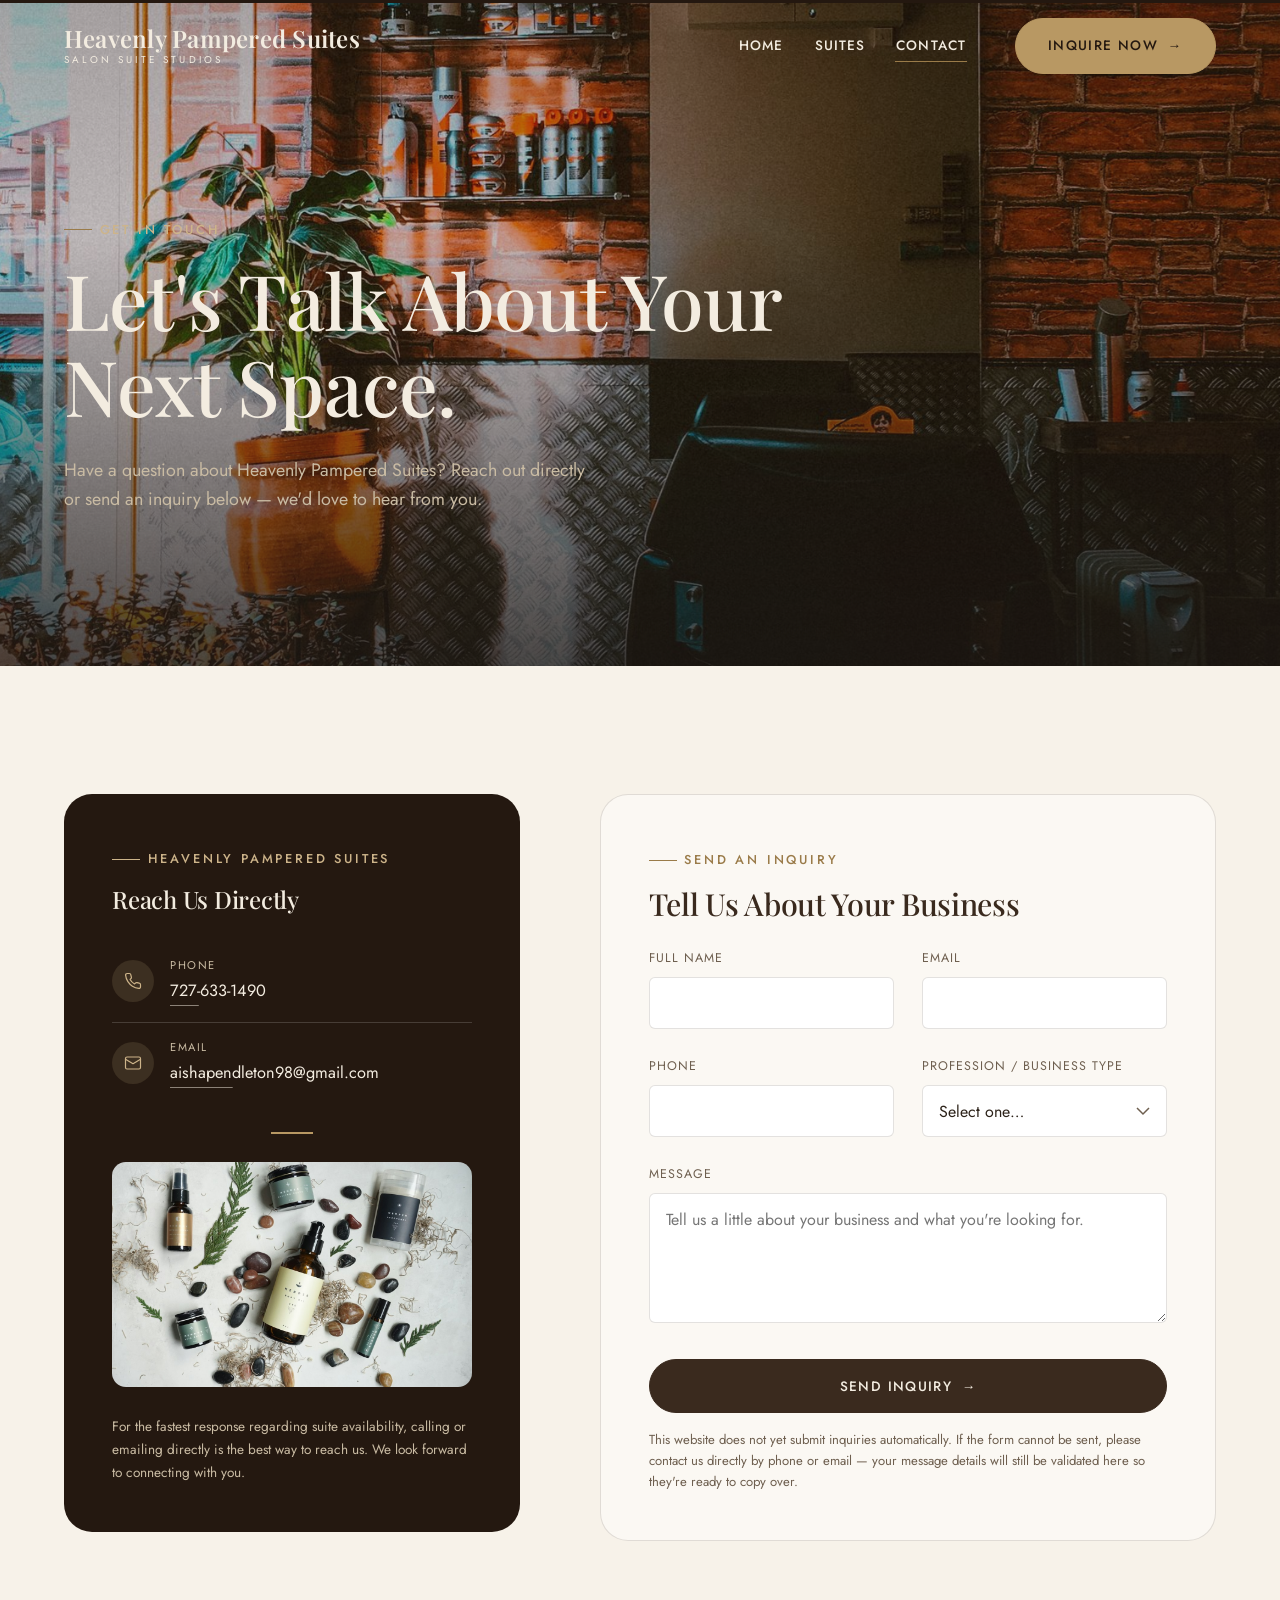
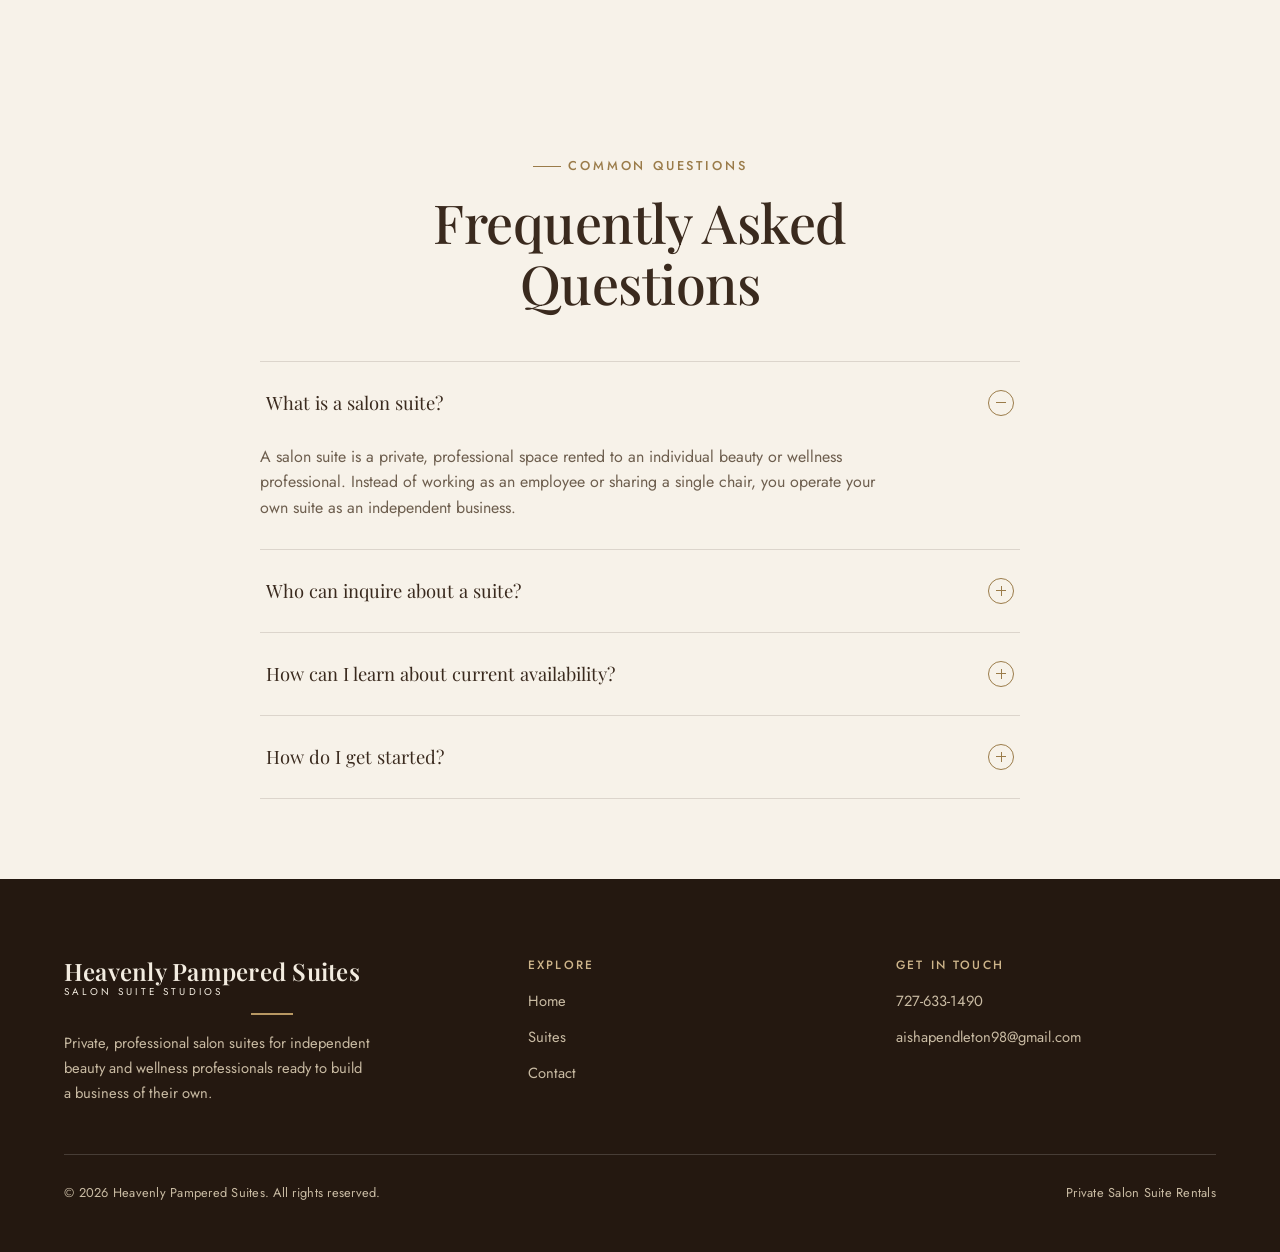
==== commit f7887480: "Version CSS/JS asset URLs to bust Hostinger's CDN cache Verified on the live demo URL that the hcdn " ====
--- a/contact.html
+++ b/contact.html
@@ -19,8 +19,8 @@
   <link rel="preconnect" href="https://fonts.gstatic.com" crossorigin />
   <link href="https://fonts.googleapis.com/css2?family=Playfair+Display:wght@500;600;700&family=Jost:wght@400;500;600&display=swap" rel="stylesheet" />
 
-  <link rel="stylesheet" href="assets/css/style.css" />
-  <link rel="stylesheet" href="assets/css/responsive.css" />
+  <link rel="stylesheet" href="assets/css/style.css?v=2" />
+  <link rel="stylesheet" href="assets/css/responsive.css?v=2" />
 
   <script type="application/ld+json">
   {
@@ -288,7 +288,7 @@
   </footer>
 
   <script>document.getElementById("year").textContent = new Date().getFullYear();</script>
-  <script src="assets/js/animations.js"></script>
-  <script src="assets/js/main.js"></script>
+  <script src="assets/js/animations.js?v=2"></script>
+  <script src="assets/js/main.js?v=2"></script>
 </body>
 </html>
--- a/assets/css/style.css
+++ b/assets/css/style.css
@@ -70,8 +70,6 @@
 
 html {
   scroll-behavior: smooth;
-  overflow-x: hidden;
-  width: 100%;
 }
 
 body {
@@ -83,7 +81,6 @@
   line-height: 1.6;
   -webkit-font-smoothing: antialiased;
   text-rendering: optimizeLegibility;
-  overflow-x: hidden;
 }
 
 img {
@@ -774,7 +771,8 @@
 
 .intro-stats {
   display: flex;
-  gap: var(--space-lg);
+  flex-wrap: wrap;
+  gap: var(--space-md) var(--space-lg);
   margin-top: var(--space-lg);
   padding-top: var(--space-lg);
   border-top: 1px solid var(--color-border);
@@ -927,6 +925,7 @@
   align-items: center;
   justify-content: center;
   overflow: hidden;
+  will-change: opacity, transform;
 }
 
 .immersive-media {
@@ -1163,7 +1162,7 @@
 }
 
 [data-reveal="left"] {
-  transform: translateX(-50px);
+  transform: translateX(clamp(-50px, -4vw, -14px));
 }
 
 [data-reveal="left"].is-visible {
@@ -1171,7 +1170,7 @@
 }
 
 [data-reveal="right"] {
-  transform: translateX(50px);
+  transform: translateX(clamp(14px, 4vw, 50px));
 }
 
 [data-reveal="right"].is-visible {
@@ -1602,6 +1601,10 @@
   border-top: 1px solid var(--color-border-light);
 }
 
+.contact-method > div {
+  min-width: 0;
+}
+
 .contact-method:first-of-type {
   border-top: none;
 }
@@ -1626,6 +1629,7 @@
 .contact-method a,
 .contact-method span {
   font-size: 1.02rem;
+  overflow-wrap: anywhere;
 }
 
 .contact-method .label {
@@ -1830,9 +1834,14 @@
   }
 
   .immersive-text,
+  .immersive-sticky,
   .pro-card,
   .who-card img,
   .gallery-item img {
     transform: none !important;
   }
-}
+
+  .immersive-sticky {
+    opacity: 1 !important;
+  }
+}
--- a/assets/css/responsive.css
+++ b/assets/css/responsive.css
@@ -204,11 +204,6 @@
 
   .form-row {
     grid-template-columns: 1fr;
-  }
-
-  .intro-stats {
-    gap: var(--space-md);
-    flex-wrap: wrap;
   }
 
   .intro-stats div strong {
@@ -281,9 +276,9 @@
   }
 
   .intro-media .img-detail {
-    width: 55%;
-    right: -6%;
-    bottom: -10%;
+    width: 52%;
+    right: 0;
+    bottom: -8%;
   }
 
   .pro-grid {
